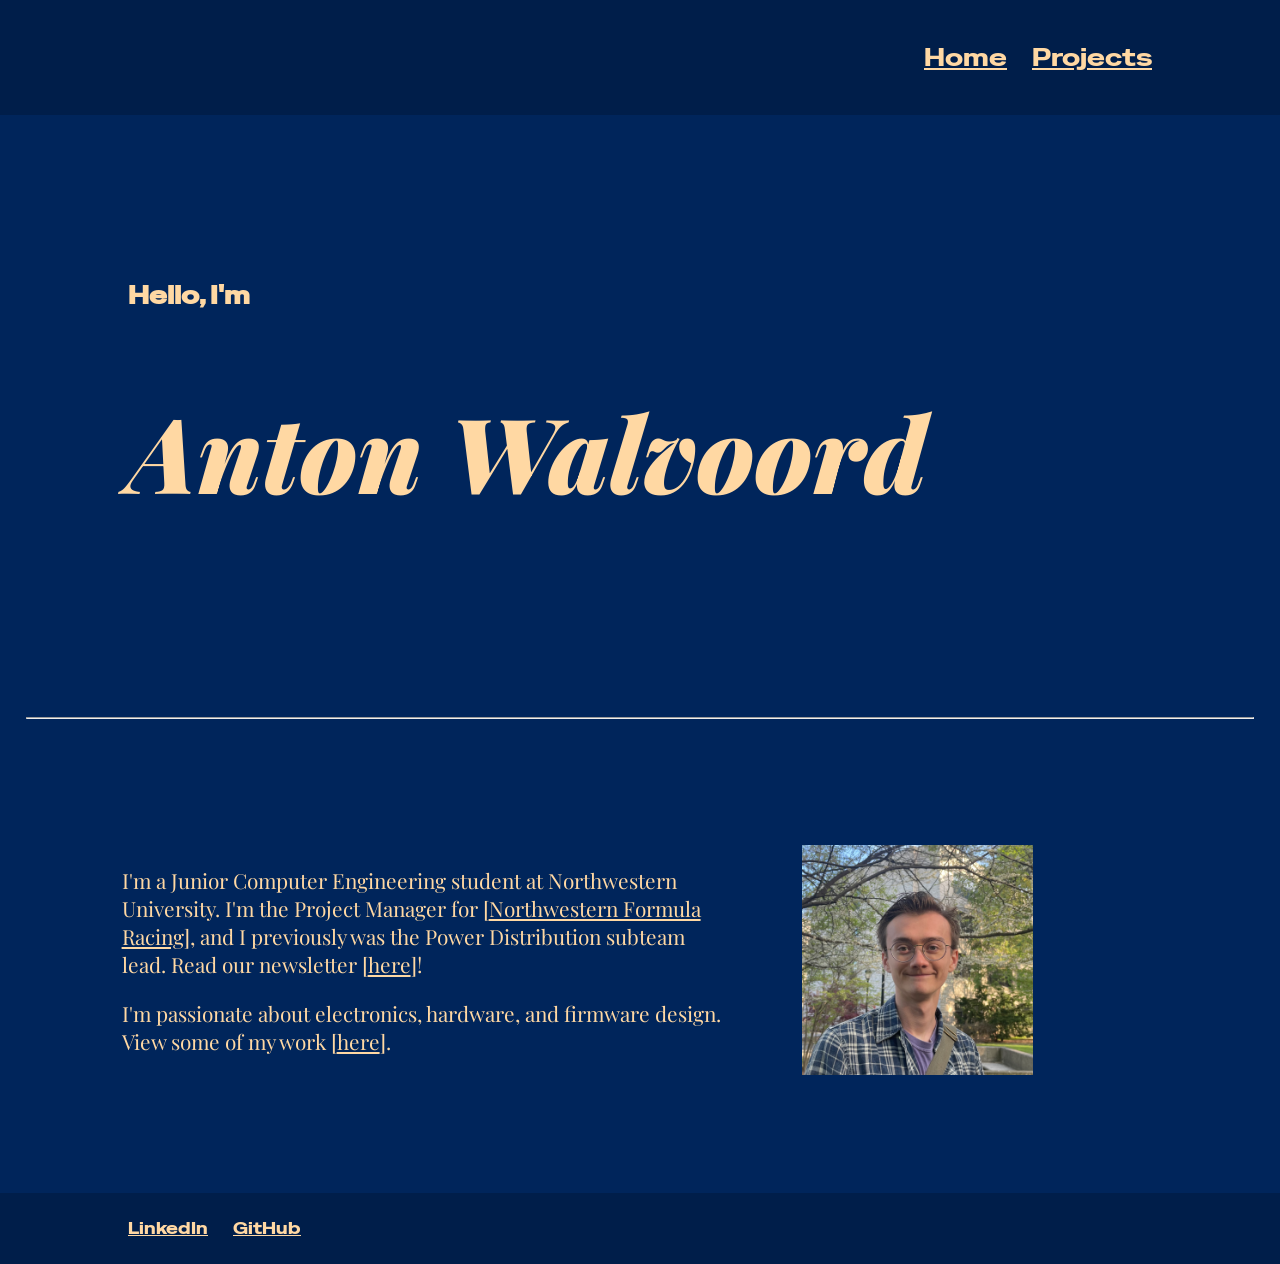
==== index.html @ 5fdface5 "started fleshing out outline of projects page" ====
<!DOCTYPE html>
<html>

    <head>
        <link rel="preconnect" href="https://fonts.googleapis.com">
        <link rel="preconnect" href="https://fonts.gstatic.com" crossorigin>
        <link href="https://fonts.googleapis.com/css2?family=Playfair+Display:ital,wght@0,400..900;1,400..900&display=swap"
            rel="stylesheet">



        <link rel="preconnect" href="https://fonts.googleapis.com">
        <link rel="preconnect" href="https://fonts.gstatic.com" crossorigin>
        <link href="https://fonts.googleapis.com/css2?family=Special+Gothic+Expanded+One&display=swap" rel="stylesheet">

        <link rel="stylesheet" href="styles.css">
    </head>

    <body>

        <nav class="header">
            <ul class="header-list">
                <li><a href="/">Home</a></li>
                <li><a href="/projects">Projects</a></li>
            </ul>
        </nav>


        <div class="page">
            <div style="margin: 80px;"></div>
            <div style="margin: 120px 10%;">
                <h2 style="margin: 0;">
                    Hello, I'm
                </h2>

                <h1>
                    Anton Walvoord
                </h1>


            </div>

            <div style="margin: 0 2%;"><hr></div>

            <div class="bio-panel">
                <div class="column">
                    <p>
                        I'm a Junior Computer Engineering student at Northwestern University. I'm the Project Manager for [<a href="https://northwesternformularacing.com" target="_blank">Northwestern Formula Racing</a>], and I previously was the Power Distribution subteam lead. Read our newsletter [<a href="https://groups.google.com/g/northwestern-formula-racing" target="_blank">here</a>]!
                    </p>
                    <p>
                        I'm passionate about electronics, hardware, and firmware design. View some of my work [<a href="projects">here</a>].
                    </p>
                </div>
                <img src="/src/header.jpeg">
            </div>

            <footer>
                <ul class="footer-list">
                    <li><a href="https://www.linkedin.com/in/anton-walvoord/" target="_blank">LinkedIn</a></li>
                    <li><a href="https://github.com/antonwalvoord" target="_blank">GitHub</a></li>
                </ul>
            </footer>
        </div>

    </body>
</html>
---- styles.css ----
body, html {
    font-family: 'Playfair Display', 'Times New Roman', Times, serif;
    color: #ffd8a3;
    background-color: #00255b;
    height: 100%;
    margin: 0%;
    scroll-behavior: smooth;
}

::selection {
    background-color: #ffd8a3;
    color: #00255b;
}

:target {
    scroll-margin-top: 20vh;
}

h1 {
    font-style: italic;
    font-weight: 900;
    font-size: 650%;
}

h2 {
    font-family: "Special Gothic Expanded One";
    font-size: 150%;
}

p {
    overflow-wrap: break-word;
    font-size: 130%;
}

blockquote {
    font-family: system-ui, -apple-system, BlinkMacSystemFont, 'Segoe UI', Roboto, Oxygen, Ubuntu, Cantarell, 'Open Sans', 'Helvetica Neue', sans-serif;
    color: white;
}

.page {
    min-height: 100%;
    display: flex;
    flex-direction: column;
}

.header {
    font-family: "Special Gothic Expanded One";
    font-size: 150%;
    position: fixed;
    top: 0;
    left: 0;
    width: 100%;
    z-index: 1000;
    background-color: #0000002f;
}

.header-list {
    list-style-type: none;
    padding: 2vh 10%;
    overflow: hidden;
    display: flex;
    gap: 25px;
    justify-content: right;
}

footer {
    font-family: "Special Gothic Expanded One";
    width: 100%;
    background-color: #0000002f;
}

.footer-list {
    list-style-type: none;
    padding: 1vh 10%;
    overflow: hidden;
    display: flex;
    gap: 25px;
    justify-content: left;
}

.article-list {
    position: sticky;
    top: 20%;
    font-style: italic;
    font-weight: 700;
    list-style-type: circle;
    overflow-x: auto;
    overflow-y: auto;
    padding: 10px 25px;
    margin: 10vh 5vw;
    max-height: 75vh;
    width: fit-content;
    height: fit-content;
    flex: none;
    background-color: #0000002f;
    border-radius: 15px;

    scrollbar-color: #ffffff7f transparent;
}

.article-list::-webkit-scrollbar-track {
    background: transparent;
}

.subproject-heading {
    font-family: "Special Gothic Expanded One";
    font-size: 100%;
    margin-left: 40px;
}

.subproject-heading::before {
    content: "- ";
}

.project-button {
    background: none;
    display: block;
    border: none;
    color: inherit;
    font-family: "Special Gothic Expanded One";
    font-size: 110%;
    cursor: pointer;
    padding: 10px 10px;
}

.project-button.active {
    background-color: #0000007f;
    border-radius: 5px;
}

.article-button {
    background: none;
    display: block;
    border: none;
    color: inherit;
    font: inherit;
    cursor: pointer;
    padding: 10px 10px;
}

.article-button.active {
    background-color: #0000007f;
    border-radius: 5px;
}

a {
    color: #ffd8a3;
}

a:hover {
    background-color: #0000007f;
}

.flex-container {
    display: flex;
    gap: 10px;
    margin-top: 15vh;
    width: 100%;
}

.column {
    max-width: 600px;
    min-width: 20%;
    margin: 5%;
    flex: 1;
}

.bio-panel {
    display: flex;
    margin: 60px 5%;
    max-width: 100%;
    gap: 2%;
}

.bio-panel img {
    object-fit: contain;
    min-width: 200px;
    max-width: 20%;
}
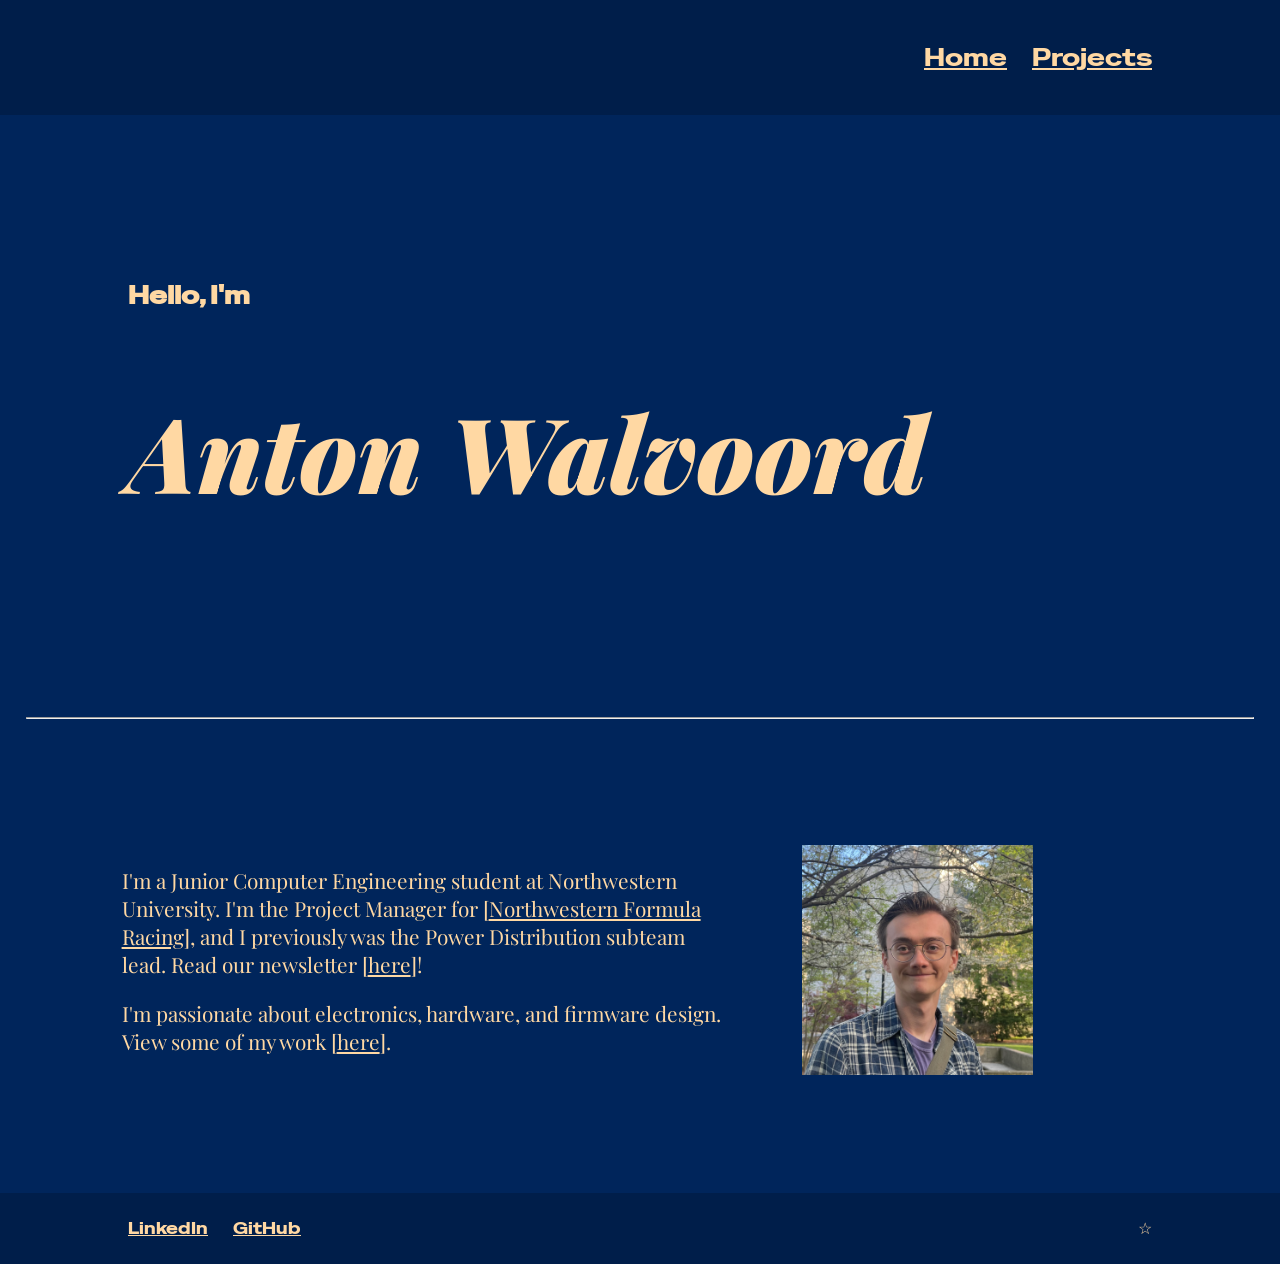
==== commit 302b99f6: "added footer link, adjusted poetry list height and homepage" ====
--- a/index.html
+++ b/index.html
@@ -54,11 +54,18 @@
                 <img src="/src/header.jpeg">
             </div>
 
+            <div style="flex: 1"></div>
+
             <footer>
-                <ul class="footer-list">
-                    <li><a href="https://www.linkedin.com/in/anton-walvoord/" target="_blank">LinkedIn</a></li>
-                    <li><a href="https://github.com/antonwalvoord" target="_blank">GitHub</a></li>
-                </ul>
+                <div style="display: flex; justify-content: space-between;">
+                    <ul class="footer-list">
+                        <li><a href="https://www.linkedin.com/in/anton-walvoord/" target="_blank">LinkedIn</a></li>
+                        <li><a href="https://github.com/antonwalvoord" target="_blank">GitHub</a></li>
+                    </ul>
+                    <ul class="footer-list">
+                        <li><a style="text-decoration: none;" href="/poetry">&#9734</a></li>
+                    </ul>
+                </div>
             </footer>
         </div>
 
--- a/styles.css
+++ b/styles.css
@@ -88,7 +88,7 @@
     overflow-y: auto;
     padding: 10px 25px;
     margin: 10vh 5vw;
-    max-height: 75vh;
+    max-height: 50vh;
     width: fit-content;
     height: fit-content;
     flex: none;
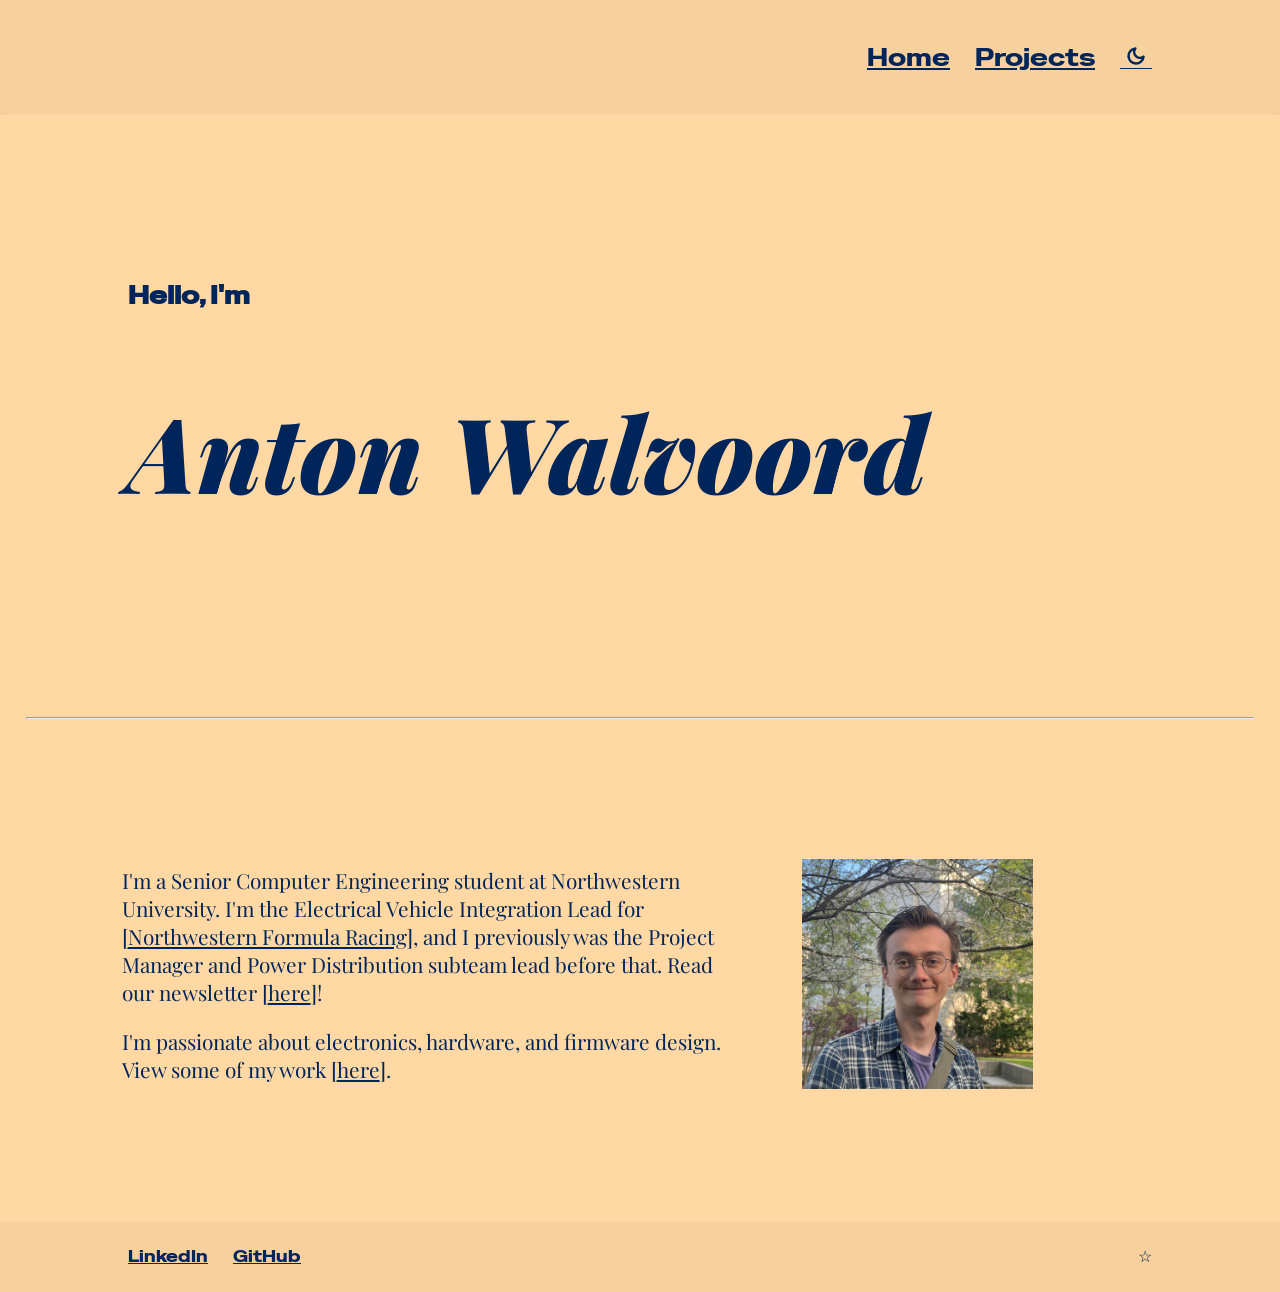
==== commit 5d223bc8: "added framework for loading md files and added light/dark mode" ====
--- a/index.html
+++ b/index.html
@@ -2,6 +2,7 @@
 <html>
 
     <head>
+        <script src="/set_theme.js"></script>
         <link rel="preconnect" href="https://fonts.googleapis.com">
         <link rel="preconnect" href="https://fonts.gstatic.com" crossorigin>
         <link href="https://fonts.googleapis.com/css2?family=Playfair+Display:ital,wght@0,400..900;1,400..900&display=swap"
@@ -14,6 +15,7 @@
         <link href="https://fonts.googleapis.com/css2?family=Special+Gothic+Expanded+One&display=swap" rel="stylesheet">
 
         <link rel="stylesheet" href="styles.css">
+        <script src="/toggle_theme.js" defer></script>
     </head>
 
     <body>
@@ -22,6 +24,26 @@
             <ul class="header-list">
                 <li><a href="/">Home</a></li>
                 <li><a href="/projects">Projects</a></li>
+                <li><button id="theme-toggle" class="project-button">
+                    <svg id="icon-sun" xmlns="http://www.w3.org/2000/svg" width="20" height="20" viewBox="0 0 24 24" fill="none"
+                        stroke="currentColor" stroke-width="3" stroke-linecap="round" stroke-linejoin="round">
+                        <circle cx="12" cy="12" r="5"></circle>
+                        <line x1="12" y1="1" x2="12" y2="3"></line>
+                        <line x1="12" y1="21" x2="12" y2="23"></line>
+                        <line x1="4.22" y1="4.22" x2="5.64" y2="5.64"></line>
+                        <line x1="18.36" y1="18.36" x2="19.78" y2="19.78"></line>
+                        <line x1="1" y1="12" x2="3" y2="12"></line>
+                        <line x1="21" y1="12" x2="23" y2="12"></line>
+                        <line x1="4.22" y1="19.78" x2="5.64" y2="18.36"></line>
+                        <line x1="18.36" y1="5.64" x2="19.78" y2="4.22"></line>
+                    </svg>
+                    
+                    <!-- Moon icon (shown in light mode, click to go dark) -->
+                    <svg id="icon-moon" xmlns="http://www.w3.org/2000/svg" width="20" height="20" viewBox="0 0 24 24" fill="none"
+                        stroke="currentColor" stroke-width="3" stroke-linecap="round" stroke-linejoin="round">
+                        <path d="M21 12.79A9 9 0 1 1 11.21 3 7 7 0 0 0 21 12.79z"></path>
+                    </svg>
+                </button></li>
             </ul>
         </nav>
 
@@ -45,7 +67,7 @@
             <div class="bio-panel">
                 <div class="column">
                     <p>
-                        I'm a Junior Computer Engineering student at Northwestern University. I'm the Project Manager for [<a href="https://northwesternformularacing.com" target="_blank">Northwestern Formula Racing</a>], and I previously was the Power Distribution subteam lead. Read our newsletter [<a href="https://groups.google.com/g/northwestern-formula-racing" target="_blank">here</a>]!
+                        I'm a Senior Computer Engineering student at Northwestern University. I'm the Electrical Vehicle Integration Lead for [<a href="https://northwesternformularacing.com" target="_blank">Northwestern Formula Racing</a>], and I previously was the Project Manager and Power Distribution subteam lead before that. Read our newsletter [<a href="https://groups.google.com/g/northwestern-formula-racing" target="_blank">here</a>]!
                     </p>
                     <p>
                         I'm passionate about electronics, hardware, and firmware design. View some of my work [<a href="projects">here</a>].
--- a/styles.css
+++ b/styles.css
@@ -1,15 +1,41 @@
+:root {
+    --bg: #00255b;
+    --text: #ffd8a3;
+    --link: #ffd8a3;
+    --bg-transparent: #0000001f;
+}
+
+[data-theme="dark"] {
+    --bg: #00255b;
+    --text: #ffd8a3;
+    --link: #ffd8a3;
+    --bg-transparent: #0000001f;
+    #icon-sun {display: block;}
+    #icon-moon {display: none;}
+}
+
+[data-theme="light"] {
+    --bg: #ffd8a3;
+    --text: #00255b;
+    --link: #00255b;
+    --bg-transparent: #00000009;
+    #icon-sun {display: none;}
+    #icon-moon {display: block;}
+}
+
 body, html {
     font-family: 'Playfair Display', 'Times New Roman', Times, serif;
-    color: #ffd8a3;
-    background-color: #00255b;
+    color: var(--text);
+    background-color: var(--bg);
     height: 100%;
     margin: 0%;
     scroll-behavior: smooth;
+    transition: background 0.2s ease, color 0.2s ease;
 }
 
 ::selection {
-    background-color: #ffd8a3;
-    color: #00255b;
+    background-color: var(--text);
+    color: var(--bg);
 }
 
 :target {
@@ -51,7 +77,8 @@
     left: 0;
     width: 100%;
     z-index: 1000;
-    background-color: #0000002f;
+    background-color: var(--bg-transparent);
+    backdrop-filter: blur(3.5px);
 }
 
 .header-list {
@@ -66,7 +93,7 @@
 footer {
     font-family: "Special Gothic Expanded One";
     width: 100%;
-    background-color: #0000002f;
+    background-color: var(--bg-transparent);
 }
 
 .footer-list {
@@ -92,7 +119,7 @@
     width: fit-content;
     height: fit-content;
     flex: none;
-    background-color: #0000002f;
+    background-color: var(--bg-transparent);
     border-radius: 15px;
 
     scrollbar-color: #ffffff7f transparent;
@@ -100,16 +127,6 @@
 
 .article-list::-webkit-scrollbar-track {
     background: transparent;
-}
-
-.subproject-heading {
-    font-family: "Special Gothic Expanded One";
-    font-size: 100%;
-    margin-left: 40px;
-}
-
-.subproject-heading::before {
-    content: "- ";
 }
 
 .project-button {
@@ -124,7 +141,7 @@
 }
 
 .project-button.active {
-    background-color: #0000007f;
+    background-color: var(--bg-transparent);
     border-radius: 5px;
 }
 
@@ -139,16 +156,16 @@
 }
 
 .article-button.active {
-    background-color: #0000007f;
+    background-color: var(--bg-transparent);
     border-radius: 5px;
 }
 
 a {
-    color: #ffd8a3;
+    color: var(--link);
 }
 
 a:hover {
-    background-color: #0000007f;
+    background-color: var(--bg-transparent);
 }
 
 .flex-container {
@@ -177,3 +194,15 @@
     min-width: 200px;
     max-width: 20%;
 }
+
+#theme-toggle {
+    background: none;
+    border: none;
+    border-bottom: 1.5px solid var(--text);
+    cursor: pointer;
+    color: var(--text);
+    padding: 1.5px 6px;
+    display: inline-flex;
+    align-items: center;
+    justify-content: center;
+}
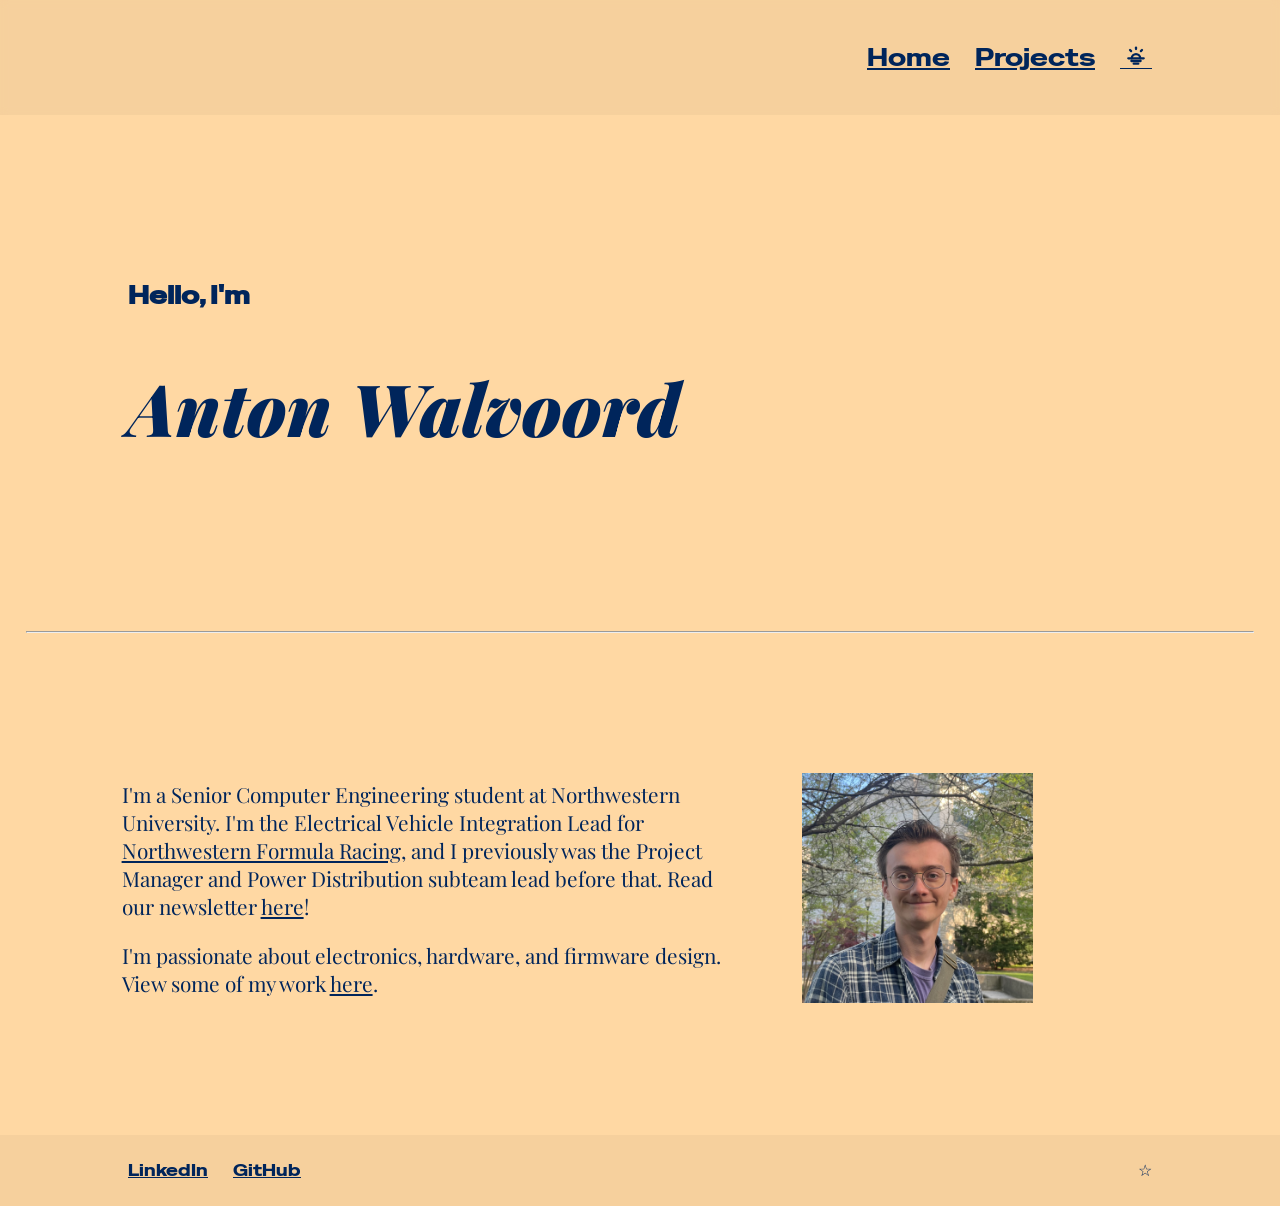
==== commit 8a06bedc: "infra" ====
--- a/index.html
+++ b/index.html
@@ -2,7 +2,7 @@
 <html>
 
     <head>
-        <script src="/set_theme.js"></script>
+        <script src="set_theme.js"></script>
         <link rel="preconnect" href="https://fonts.googleapis.com">
         <link rel="preconnect" href="https://fonts.gstatic.com" crossorigin>
         <link href="https://fonts.googleapis.com/css2?family=Playfair+Display:ital,wght@0,400..900;1,400..900&display=swap"
@@ -15,7 +15,7 @@
         <link href="https://fonts.googleapis.com/css2?family=Special+Gothic+Expanded+One&display=swap" rel="stylesheet">
 
         <link rel="stylesheet" href="styles.css">
-        <script src="/toggle_theme.js" defer></script>
+        <script src="toggle_theme.js" defer></script>
     </head>
 
     <body>
@@ -25,23 +25,36 @@
                 <li><a href="/">Home</a></li>
                 <li><a href="/projects">Projects</a></li>
                 <li><button id="theme-toggle" class="project-button">
-                    <svg id="icon-sun" xmlns="http://www.w3.org/2000/svg" width="20" height="20" viewBox="0 0 24 24" fill="none"
+                    <!-- Sun icon -->
+                    <svg id="icon-sun" xmlns="http://www.w3.org/2000/svg" width="20" height="20" viewBox="0 0 26 26" fill="none"
                         stroke="currentColor" stroke-width="3" stroke-linecap="round" stroke-linejoin="round">
-                        <circle cx="12" cy="12" r="5"></circle>
-                        <line x1="12" y1="1" x2="12" y2="3"></line>
-                        <line x1="12" y1="21" x2="12" y2="23"></line>
-                        <line x1="4.22" y1="4.22" x2="5.64" y2="5.64"></line>
-                        <line x1="18.36" y1="18.36" x2="19.78" y2="19.78"></line>
-                        <line x1="1" y1="12" x2="3" y2="12"></line>
-                        <line x1="21" y1="12" x2="23" y2="12"></line>
-                        <line x1="4.22" y1="19.78" x2="5.64" y2="18.36"></line>
-                        <line x1="18.36" y1="5.64" x2="19.78" y2="4.22"></line>
+                        <circle cx="13" cy="13" r="5"></circle>
+                        <line x1="13" y1="2" x2="13" y2="4"></line>
+                        <line x1="13" y1="22" x2="13" y2="24"></line>
+                        <line x1="5.22" y1="5.22" x2="6.64" y2="6.64"></line>
+                        <line x1="19.36" y1="19.36" x2="20.78" y2="20.78"></line>
+                        <line x1="2" y1="13" x2="4" y2="13"></line>
+                        <line x1="22" y1="13" x2="24" y2="13"></line>
+                        <line x1="5.22" y1="20.78" x2="6.64" y2="19.36"></line>
+                        <line x1="19.36" y1="6.64" x2="20.78" y2="5.22"></line>
                     </svg>
                     
-                    <!-- Moon icon (shown in light mode, click to go dark) -->
-                    <svg id="icon-moon" xmlns="http://www.w3.org/2000/svg" width="20" height="20" viewBox="0 0 24 24" fill="none"
+                    <!-- Moon icon -->
+                    <svg id="icon-moon" xmlns="http://www.w3.org/2000/svg" width="20" height="20" viewBox="0 0 26 26" fill="none"
                         stroke="currentColor" stroke-width="3" stroke-linecap="round" stroke-linejoin="round">
-                        <path d="M21 12.79A9 9 0 1 1 11.21 3 7 7 0 0 0 21 12.79z"></path>
+                        <path d="M 22 13.79 A 9 9 0 1 1 12.21 4 A 7 7 0 0 0 22 13.79 z"></path>
+                    </svg>
+
+                    <!-- Dawn/Sunrise icon -->
+                    <svg id="icon-dawn" xmlns="http://www.w3.org/2000/svg" width="20" height="20" viewBox="0 0 26 26" fill="none"
+                        stroke="currentColor" stroke-width="3" stroke-linecap="round" stroke-linejoin="round">
+                        <line x1="13" y1="2" x2="13" y2="4"></line>
+                        <line x1="5.22" y1="5.22" x2="6.64" y2="6.64"></line>
+                        <line x1="19.36" y1="6.64" x2="20.78" y2="5.22"></line>
+                        <path d="M 7.5 16 a 5 5 0 0 1 11 0"></path>
+                        <line x1="3" y1="16" x2="23" y2="16"></line>
+                        <line x1="7" y1="19.5" x2="19" y2="19.5"></line>
+                        <line x1="10" y1="23" x2="16" y2="23"></line>
                     </svg>
                 </button></li>
             </ul>
@@ -67,10 +80,10 @@
             <div class="bio-panel">
                 <div class="column">
                     <p>
-                        I'm a Senior Computer Engineering student at Northwestern University. I'm the Electrical Vehicle Integration Lead for [<a href="https://northwesternformularacing.com" target="_blank">Northwestern Formula Racing</a>], and I previously was the Project Manager and Power Distribution subteam lead before that. Read our newsletter [<a href="https://groups.google.com/g/northwestern-formula-racing" target="_blank">here</a>]!
+                        I'm a Senior Computer Engineering student at Northwestern University. I'm the Electrical Vehicle Integration Lead for <a href="https://northwesternformularacing.com" target="_blank">Northwestern Formula Racing</a>, and I previously was the Project Manager and Power Distribution subteam lead before that. Read our newsletter <a href="https://groups.google.com/g/northwestern-formula-racing" target="_blank">here</a>!
                     </p>
                     <p>
-                        I'm passionate about electronics, hardware, and firmware design. View some of my work [<a href="projects">here</a>].
+                        I'm passionate about electronics, hardware, and firmware design. View some of my work <a href="projects">here</a>.
                     </p>
                 </div>
                 <img src="/src/header.jpeg">
--- a/styles.css
+++ b/styles.css
@@ -2,26 +2,42 @@
     --bg: #00255b;
     --text: #ffd8a3;
     --link: #ffd8a3;
+    --bg-light: #ffd8a3;
     --bg-transparent: #0000001f;
 }
 
 [data-theme="dark"] {
-    --bg: #00255b;
+    --bg: #031e3a;
     --text: #ffd8a3;
     --link: #ffd8a3;
+    --bg-light: #ffd8a3;
     --bg-transparent: #0000001f;
-    #icon-sun {display: block;}
-    #icon-moon {display: none;}
-}
+}
+[data-theme="dark"] #icon-sun {display: block;}
+[data-theme="dark"] #icon-moon {display: none;}
+[data-theme="dark"] #icon-dawn {display: none;}
 
 [data-theme="light"] {
     --bg: #ffd8a3;
     --text: #00255b;
     --link: #00255b;
+    --bg-light: #6a84aa;
     --bg-transparent: #00000009;
-    #icon-sun {display: none;}
-    #icon-moon {display: block;}
-}
+}
+[data-theme="light"] #icon-sun {display: none;}
+[data-theme="light"] #icon-moon {display: none;}
+[data-theme="light"] #icon-dawn {display: block;}
+
+[data-theme="dawn"] {
+    --bg: #00255b;
+    --text: #ffd8a3;
+    --link: #ffd8a3;
+    --bg-light: #ffd8a3;
+    --bg-transparent: #0000001f;
+}
+[data-theme="dawn"] #icon-sun {display: none;}
+[data-theme="dawn"] #icon-moon {display: block;}
+[data-theme="dawn"] #icon-dawn {display: none;}
 
 body, html {
     font-family: 'Playfair Display', 'Times New Roman', Times, serif;
@@ -45,7 +61,7 @@
 h1 {
     font-style: italic;
     font-weight: 900;
-    font-size: 650%;
+    font-size: 450%;
 }
 
 h2 {
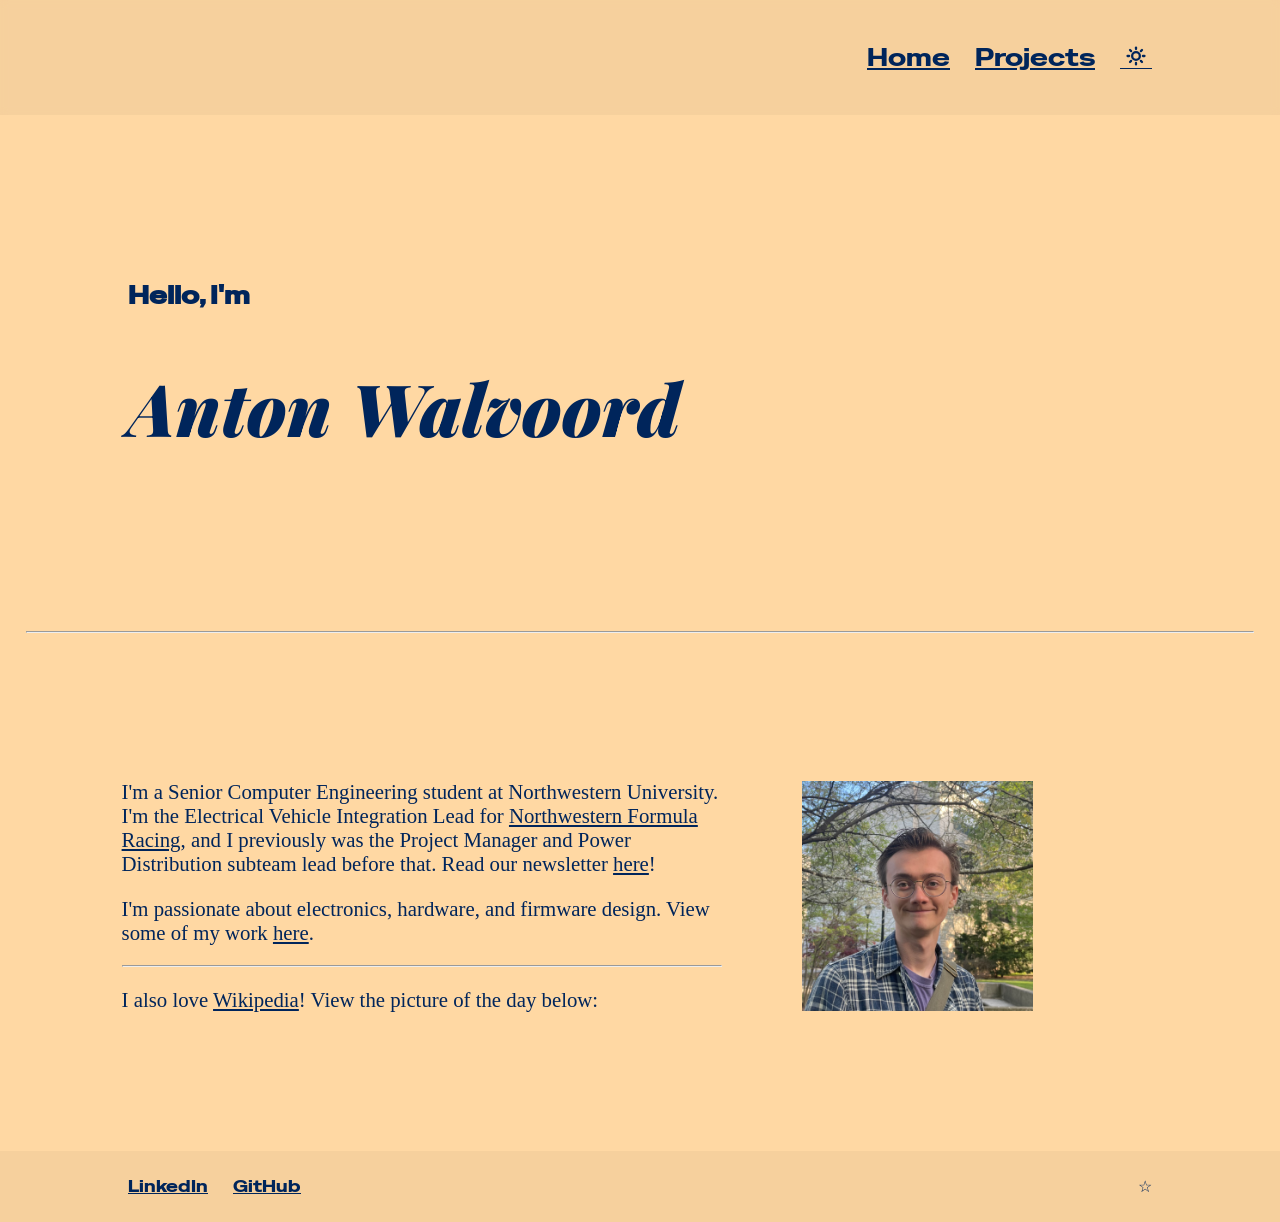
==== commit c1a7ab92: "added wikipedia potd" ====
--- a/index.html
+++ b/index.html
@@ -16,6 +16,7 @@
 
         <link rel="stylesheet" href="styles.css">
         <script src="toggle_theme.js" defer></script>
+        <script src="wikipedia.js" defer></script>
     </head>
 
     <body>
@@ -85,6 +86,11 @@
                     <p>
                         I'm passionate about electronics, hardware, and firmware design. View some of my work <a href="projects">here</a>.
                     </p>
+                    <hr>
+                    <p>
+                        I also love <a href="https://en.wikipedia.org/wiki/Main_Page">Wikipedia</a>! View the picture of the day below:
+                    </p>
+                    <div id="potd"></div>
                 </div>
                 <img src="/src/header.jpeg">
             </div>
--- a/styles.css
+++ b/styles.css
@@ -4,6 +4,8 @@
     --link: #ffd8a3;
     --bg-light: #ffd8a3;
     --bg-transparent: #0000001f;
+    --code-text: #00255b;
+    --code-bg: #ffd8a3;
 }
 
 [data-theme="dark"] {
@@ -12,9 +14,11 @@
     --link: #ffd8a3;
     --bg-light: #ffd8a3;
     --bg-transparent: #0000001f;
-}
-[data-theme="dark"] #icon-sun {display: block;}
-[data-theme="dark"] #icon-moon {display: none;}
+    --code-text: #031e3a;
+    --code-bg: #ffd8a3;
+}
+[data-theme="dark"] #icon-sun {display: none;}
+[data-theme="dark"] #icon-moon {display: block;}
 [data-theme="dark"] #icon-dawn {display: none;}
 
 [data-theme="light"] {
@@ -23,10 +27,12 @@
     --link: #00255b;
     --bg-light: #6a84aa;
     --bg-transparent: #00000009;
-}
-[data-theme="light"] #icon-sun {display: none;}
+    --code-text: #ffd8a3;
+    --code-bg: #00255b;
+}
+[data-theme="light"] #icon-sun {display: block;}
 [data-theme="light"] #icon-moon {display: none;}
-[data-theme="light"] #icon-dawn {display: block;}
+[data-theme="light"] #icon-dawn {display: none;}
 
 [data-theme="dawn"] {
     --bg: #00255b;
@@ -36,11 +42,11 @@
     --bg-transparent: #0000001f;
 }
 [data-theme="dawn"] #icon-sun {display: none;}
-[data-theme="dawn"] #icon-moon {display: block;}
-[data-theme="dawn"] #icon-dawn {display: none;}
+[data-theme="dawn"] #icon-moon {display: none;}
+[data-theme="dawn"] #icon-dawn {display: block;}
 
 body, html {
-    font-family: 'Playfair Display', 'Times New Roman', Times, serif;
+    font-family: Georgia, 'Times New Roman', Times, serif;
     color: var(--text);
     background-color: var(--bg);
     height: 100%;
@@ -59,6 +65,7 @@
 }
 
 h1 {
+    font-family: 'Playfair Display', 'Times New Roman', Times, serif;
     font-style: italic;
     font-weight: 900;
     font-size: 450%;
@@ -69,14 +76,13 @@
     font-size: 150%;
 }
 
+h3 {
+    font-family: "Special Gothic Expanded One";
+}
+
 p {
     overflow-wrap: break-word;
     font-size: 130%;
-}
-
-blockquote {
-    font-family: system-ui, -apple-system, BlinkMacSystemFont, 'Segoe UI', Roboto, Oxygen, Ubuntu, Cantarell, 'Open Sans', 'Helvetica Neue', sans-serif;
-    color: white;
 }
 
 .page {
@@ -132,6 +138,7 @@
     padding: 10px 25px;
     margin: 10vh 5vw;
     max-height: 50vh;
+    max-width: 20%;
     width: fit-content;
     height: fit-content;
     flex: none;
@@ -209,6 +216,13 @@
     object-fit: contain;
     min-width: 200px;
     max-width: 20%;
+}
+
+.bio-panel img.potd-image {
+    max-width: 100%;
+    width: auto;
+    height: auto;
+    min-width: 0;
 }
 
 #theme-toggle {
